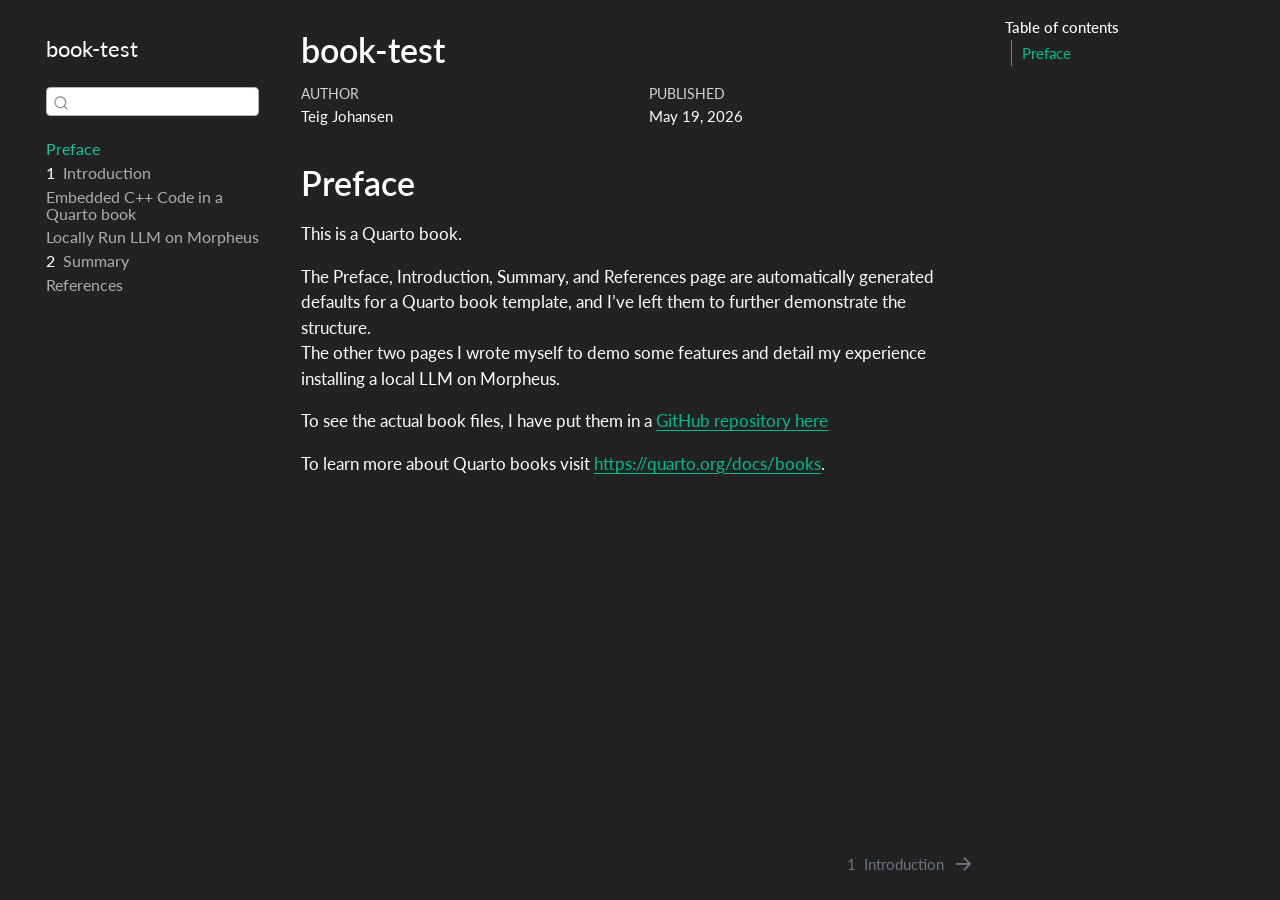
==== _book/index.html @ 4a48a552 "Initial book upload" ====
<!DOCTYPE html>
<html xmlns="http://www.w3.org/1999/xhtml" lang="en" xml:lang="en"><head>

<meta charset="utf-8">
<meta name="generator" content="quarto-1.9.37">

<meta name="viewport" content="width=device-width, initial-scale=1.0, user-scalable=yes">

<meta name="author" content="Teig Johansen">
<meta name="dcterms.date" content="2026-05-19">

<title>book-test</title>
<style>
/* Default styles provided by pandoc.
** See https://pandoc.org/MANUAL.html#variables-for-html for config info.
*/
code{white-space: pre-wrap;}
span.smallcaps{font-variant: small-caps;}
div.columns{display: flex; gap: min(4vw, 1.5em);}
div.column{flex: auto; overflow-x: auto;}
div.hanging-indent{margin-left: 1.5em; text-indent: -1.5em;}
ul.task-list{list-style: none;}
ul.task-list li input[type="checkbox"] {
  width: 0.8em;
  margin: 0 0.8em 0.2em -1em; /* quarto-specific, see https://github.com/quarto-dev/quarto-cli/issues/4556 */ 
  vertical-align: middle;
}
</style>


<script src="site_libs/quarto-nav/quarto-nav.js"></script>
<script src="site_libs/quarto-nav/headroom.min.js"></script>
<script src="site_libs/clipboard/clipboard.min.js"></script>
<script src="site_libs/quarto-search/autocomplete.umd.js"></script>
<script src="site_libs/quarto-search/fuse.min.js"></script>
<script src="site_libs/quarto-search/quarto-search.js"></script>
<meta name="quarto:offset" content="./">
<link href="./intro.html" rel="next">
<script src="site_libs/quarto-html/quarto.js" type="module"></script>
<script src="site_libs/quarto-html/tabsets/tabsets.js" type="module"></script>
<script src="site_libs/quarto-html/popper.min.js"></script>
<script src="site_libs/quarto-html/tippy.umd.min.js"></script>
<script src="site_libs/quarto-html/anchor.min.js"></script>
<link href="site_libs/quarto-html/tippy.css" rel="stylesheet">
<link href="site_libs/quarto-html/quarto-syntax-highlighting-dark-d0ae9245876894da5ac7e18953ecc5cc.css" rel="stylesheet" id="quarto-text-highlighting-styles">
<script src="site_libs/bootstrap/bootstrap.min.js"></script>
<link href="site_libs/bootstrap/bootstrap-icons.css" rel="stylesheet">
<link href="site_libs/bootstrap/bootstrap-ebbe2af21149f8b601cc8cccd0f7b055.min.css" rel="stylesheet" append-hash="true" id="quarto-bootstrap" data-mode="dark">
<script id="quarto-search-options" type="application/json">{
  "location": "sidebar",
  "copy-button": false,
  "collapse-after": 3,
  "panel-placement": "start",
  "type": "textbox",
  "limit": 50,
  "keyboard-shortcut": [
    "f",
    "/",
    "s"
  ],
  "show-item-context": false,
  "language": {
    "search-no-results-text": "No results",
    "search-matching-documents-text": "matching documents",
    "search-copy-link-title": "Copy link to search",
    "search-hide-matches-text": "Hide additional matches",
    "search-more-match-text": "more match in this document",
    "search-more-matches-text": "more matches in this document",
    "search-clear-button-title": "Clear",
    "search-text-placeholder": "",
    "search-detached-cancel-button-title": "Cancel",
    "search-submit-button-title": "Submit",
    "search-label": "Search"
  }
}</script>


</head>

<body class="nav-sidebar floating quarto-light">

<div id="quarto-search-results"></div>
  <header id="quarto-header" class="headroom fixed-top">
  <nav class="quarto-secondary-nav">
    <div class="container-fluid d-flex">
      <button type="button" class="quarto-btn-toggle btn" data-bs-toggle="collapse" role="button" data-bs-target=".quarto-sidebar-collapse-item" aria-controls="quarto-sidebar" aria-expanded="false" aria-label="Toggle sidebar navigation" onclick="if (window.quartoToggleHeadroom) { window.quartoToggleHeadroom(); }">
        <i class="bi bi-layout-text-sidebar-reverse"></i>
      </button>
        <nav class="quarto-page-breadcrumbs" aria-label="breadcrumb"><ol class="breadcrumb"><li class="breadcrumb-item"><a href="./index.html">Preface</a></li></ol></nav>
        <a class="flex-grow-1" role="navigation" data-bs-toggle="collapse" data-bs-target=".quarto-sidebar-collapse-item" aria-controls="quarto-sidebar" aria-expanded="false" aria-label="Toggle sidebar navigation" onclick="if (window.quartoToggleHeadroom) { window.quartoToggleHeadroom(); }">      
        </a>
      <button type="button" class="btn quarto-search-button" aria-label="Search" onclick="window.quartoOpenSearch();">
        <i class="bi bi-search"></i>
      </button>
    </div>
  </nav>
</header>
<!-- content -->
<div id="quarto-content" class="quarto-container page-columns page-rows-contents page-layout-article">
<!-- sidebar -->
  <nav id="quarto-sidebar" class="sidebar collapse collapse-horizontal quarto-sidebar-collapse-item sidebar-navigation floating overflow-auto">
    <div class="pt-lg-2 mt-2 text-left sidebar-header">
    <div class="sidebar-title mb-0 py-0">
      <a href="./">book-test</a> 
    </div>
      </div>
        <div class="mt-2 flex-shrink-0 align-items-center">
        <div class="sidebar-search">
        <div id="quarto-search" class="" title="Search"></div>
        </div>
        </div>
    <div class="sidebar-menu-container"> 
    <ul class="list-unstyled mt-1">
        <li class="sidebar-item">
  <div class="sidebar-item-container"> 
  <a href="./index.html" class="sidebar-item-text sidebar-link active">
 <span class="menu-text">Preface</span></a>
  </div>
</li>
        <li class="sidebar-item">
  <div class="sidebar-item-container"> 
  <a href="./intro.html" class="sidebar-item-text sidebar-link">
 <span class="menu-text"><span class="chapter-number">1</span>&nbsp; <span class="chapter-title">Introduction</span></span></a>
  </div>
</li>
        <li class="sidebar-item">
  <div class="sidebar-item-container"> 
  <a href="./embedded-cpp-demo.html" class="sidebar-item-text sidebar-link">
 <span class="menu-text">Embedded C++ Code in a Quarto book</span></a>
  </div>
</li>
        <li class="sidebar-item">
  <div class="sidebar-item-container"> 
  <a href="./local-llm-morpheus-install.html" class="sidebar-item-text sidebar-link">
 <span class="menu-text">Locally Run LLM on Morpheus</span></a>
  </div>
</li>
        <li class="sidebar-item">
  <div class="sidebar-item-container"> 
  <a href="./summary.html" class="sidebar-item-text sidebar-link">
 <span class="menu-text"><span class="chapter-number">2</span>&nbsp; <span class="chapter-title">Summary</span></span></a>
  </div>
</li>
        <li class="sidebar-item">
  <div class="sidebar-item-container"> 
  <a href="./references.html" class="sidebar-item-text sidebar-link">
 <span class="menu-text">References</span></a>
  </div>
</li>
    </ul>
    </div>
</nav>
<div id="quarto-sidebar-glass" class="quarto-sidebar-collapse-item" data-bs-toggle="collapse" data-bs-target=".quarto-sidebar-collapse-item"></div>
<!-- margin-sidebar -->
    <div id="quarto-margin-sidebar" class="sidebar margin-sidebar">
        <nav id="TOC" role="doc-toc" class="toc-active">
    <h2 id="toc-title">Table of contents</h2>
   
  <ul>
  <li><a href="#preface" id="toc-preface" class="nav-link active" data-scroll-target="#preface">Preface</a></li>
  </ul>
</nav>
    </div>
<!-- main -->
<main class="content" id="quarto-document-content">

<header id="title-block-header" class="quarto-title-block default">
<div class="quarto-title">
<h1 class="title">book-test</h1>
</div>



<div class="quarto-title-meta">

    <div>
    <div class="quarto-title-meta-heading">Author</div>
    <div class="quarto-title-meta-contents">
             <p>Teig Johansen </p>
          </div>
  </div>
    
    <div>
    <div class="quarto-title-meta-heading">Published</div>
    <div class="quarto-title-meta-contents">
      <p class="date">May 19, 2026</p>
    </div>
  </div>
  
    
  </div>
  


</header>


<section id="preface" class="level1 unnumbered">
<h1 class="unnumbered">Preface</h1>
<p>This is a Quarto book.</p>
<p>The Preface, Introduction, Summary, and References page are automatically generated defaults for a Quarto book template, and I’ve left them to further demonstrate the structure.<br>
The other two pages I wrote myself to demo some features and detail my experience installing a local LLM on Morpheus.</p>
<p>To see the actual book files, I have put them in a <a href="https://github.com/teigJ/quarto-book-demo.git">GitHub repository here</a></p>
<p>To learn more about Quarto books visit <a href="https://quarto.org/docs/books" class="uri">https://quarto.org/docs/books</a>.</p>


</section>

</main> <!-- /main -->
<script id="quarto-html-after-body" type="application/javascript">
  window.document.addEventListener("DOMContentLoaded", function (event) {
    const icon = "";
    const anchorJS = new window.AnchorJS();
    anchorJS.options = {
      placement: 'right',
      icon: icon
    };
    anchorJS.add('.anchored');
    const isCodeAnnotation = (el) => {
      for (const clz of el.classList) {
        if (clz.startsWith('code-annotation-')) {                     
          return true;
        }
      }
      return false;
    }
    const onCopySuccess = function(e) {
      // button target
      const button = e.trigger;
      // don't keep focus
      button.blur();
      // flash "checked"
      button.classList.add('code-copy-button-checked');
      var currentTitle = button.getAttribute("title");
      button.setAttribute("title", "Copied!");
      let tooltip;
      if (window.bootstrap) {
        button.setAttribute("data-bs-toggle", "tooltip");
        button.setAttribute("data-bs-placement", "left");
        button.setAttribute("data-bs-title", "Copied!");
        tooltip = new bootstrap.Tooltip(button, 
          { trigger: "manual", 
            customClass: "code-copy-button-tooltip",
            offset: [0, -8]});
        tooltip.show();    
      }
      setTimeout(function() {
        if (tooltip) {
          tooltip.hide();
          button.removeAttribute("data-bs-title");
          button.removeAttribute("data-bs-toggle");
          button.removeAttribute("data-bs-placement");
        }
        button.setAttribute("title", currentTitle);
        button.classList.remove('code-copy-button-checked');
      }, 1000);
      // clear code selection
      e.clearSelection();
    }
    const getTextToCopy = function(trigger) {
      const outerScaffold = trigger.parentElement.cloneNode(true);
      const codeEl = outerScaffold.querySelector('code');
      for (const childEl of codeEl.children) {
        if (isCodeAnnotation(childEl)) {
          childEl.remove();
        }
      }
      return codeEl.innerText;
    }
    const clipboard = new window.ClipboardJS('.code-copy-button:not([data-in-quarto-modal])', {
      text: getTextToCopy
    });
    clipboard.on('success', onCopySuccess);
    if (window.document.getElementById('quarto-embedded-source-code-modal')) {
      const clipboardModal = new window.ClipboardJS('.code-copy-button[data-in-quarto-modal]', {
        text: getTextToCopy,
        container: window.document.getElementById('quarto-embedded-source-code-modal')
      });
      clipboardModal.on('success', onCopySuccess);
    }
      var localhostRegex = new RegExp(/^(?:http|https):\/\/localhost\:?[0-9]*\//);
      var mailtoRegex = new RegExp(/^mailto:/);
        var filterRegex = new RegExp('/' + window.location.host + '/');
      var isInternal = (href) => {
          return filterRegex.test(href) || localhostRegex.test(href) || mailtoRegex.test(href);
      }
      // Inspect non-navigation links and adorn them if external
     var links = window.document.querySelectorAll('a[href]:not(.nav-link):not(.navbar-brand):not(.toc-action):not(.sidebar-link):not(.sidebar-item-toggle):not(.pagination-link):not(.no-external):not([aria-hidden]):not(.dropdown-item):not(.quarto-navigation-tool):not(.about-link)');
      for (var i=0; i<links.length; i++) {
        const link = links[i];
        if (!isInternal(link.href)) {
          // undo the damage that might have been done by quarto-nav.js in the case of
          // links that we want to consider external
          if (link.dataset.originalHref !== undefined) {
            link.href = link.dataset.originalHref;
          }
        }
      }
    function tippyHover(el, contentFn, onTriggerFn, onUntriggerFn) {
      const config = {
        allowHTML: true,
        maxWidth: 500,
        delay: 100,
        arrow: false,
        appendTo: function(el) {
            return el.parentElement;
        },
        interactive: true,
        interactiveBorder: 10,
        theme: 'quarto',
        placement: 'bottom-start',
      };
      if (contentFn) {
        config.content = contentFn;
      }
      if (onTriggerFn) {
        config.onTrigger = onTriggerFn;
      }
      if (onUntriggerFn) {
        config.onUntrigger = onUntriggerFn;
      }
      window.tippy(el, config); 
    }
    const noterefs = window.document.querySelectorAll('a[role="doc-noteref"]');
    for (var i=0; i<noterefs.length; i++) {
      const ref = noterefs[i];
      tippyHover(ref, function() {
        // use id or data attribute instead here
        let href = ref.getAttribute('data-footnote-href') || ref.getAttribute('href');
        try { href = new URL(href).hash; } catch {}
        const id = href.replace(/^#\/?/, "");
        const note = window.document.getElementById(id);
        if (note) {
          return note.innerHTML;
        } else {
          return "";
        }
      });
    }
    const xrefs = window.document.querySelectorAll('a.quarto-xref');
    const processXRef = (id, note) => {
      // Strip column container classes
      const stripColumnClz = (el) => {
        el.classList.remove("page-full", "page-columns");
        if (el.children) {
          for (const child of el.children) {
            stripColumnClz(child);
          }
        }
      }
      stripColumnClz(note)
      if (id === null || id.startsWith('sec-')) {
        // Special case sections, only their first couple elements
        const container = document.createElement("div");
        if (note.children && note.children.length > 2) {
          container.appendChild(note.children[0].cloneNode(true));
          for (let i = 1; i < note.children.length; i++) {
            const child = note.children[i];
            if (child.tagName === "P" && child.innerText === "") {
              continue;
            } else {
              container.appendChild(child.cloneNode(true));
              break;
            }
          }
          if (window.Quarto?.typesetMath) {
            window.Quarto.typesetMath(container);
          }
          return container.innerHTML
        } else {
          if (window.Quarto?.typesetMath) {
            window.Quarto.typesetMath(note);
          }
          return note.innerHTML;
        }
      } else {
        // Remove any anchor links if they are present
        const anchorLink = note.querySelector('a.anchorjs-link');
        if (anchorLink) {
          anchorLink.remove();
        }
        if (window.Quarto?.typesetMath) {
          window.Quarto.typesetMath(note);
        }
        if (note.classList.contains("callout")) {
          return note.outerHTML;
        } else {
          return note.innerHTML;
        }
      }
    }
    for (var i=0; i<xrefs.length; i++) {
      const xref = xrefs[i];
      tippyHover(xref, undefined, function(instance) {
        instance.disable();
        let url = xref.getAttribute('href');
        let hash = undefined; 
        if (url.startsWith('#')) {
          hash = url;
        } else {
          try { hash = new URL(url).hash; } catch {}
        }
        if (hash) {
          const id = hash.replace(/^#\/?/, "");
          const note = window.document.getElementById(id);
          if (note !== null) {
            try {
              const html = processXRef(id, note.cloneNode(true));
              instance.setContent(html);
            } finally {
              instance.enable();
              instance.show();
            }
          } else {
            // See if we can fetch this
            fetch(url.split('#')[0])
            .then(res => res.text())
            .then(html => {
              const parser = new DOMParser();
              const htmlDoc = parser.parseFromString(html, "text/html");
              const note = htmlDoc.getElementById(id);
              if (note !== null) {
                const html = processXRef(id, note);
                instance.setContent(html);
              } 
            }).finally(() => {
              instance.enable();
              instance.show();
            });
          }
        } else {
          // See if we can fetch a full url (with no hash to target)
          // This is a special case and we should probably do some content thinning / targeting
          fetch(url)
          .then(res => res.text())
          .then(html => {
            const parser = new DOMParser();
            const htmlDoc = parser.parseFromString(html, "text/html");
            const note = htmlDoc.querySelector('main.content');
            if (note !== null) {
              // This should only happen for chapter cross references
              // (since there is no id in the URL)
              // remove the first header
              if (note.children.length > 0 && note.children[0].tagName === "HEADER") {
                note.children[0].remove();
              }
              const html = processXRef(null, note);
              instance.setContent(html);
            } 
          }).finally(() => {
            instance.enable();
            instance.show();
          });
        }
      }, function(instance) {
      });
    }
        let selectedAnnoteEl;
        const selectorForAnnotation = ( cell, annotation) => {
          let cellAttr = 'data-code-cell="' + cell + '"';
          let lineAttr = 'data-code-annotation="' +  annotation + '"';
          const selector = 'span[' + cellAttr + '][' + lineAttr + ']';
          return selector;
        }
        const selectCodeLines = (annoteEl) => {
          const doc = window.document;
          const targetCell = annoteEl.getAttribute("data-target-cell");
          const targetAnnotation = annoteEl.getAttribute("data-target-annotation");
          const annoteSpan = window.document.querySelector(selectorForAnnotation(targetCell, targetAnnotation));
          const lines = annoteSpan.getAttribute("data-code-lines").split(",");
          const lineIds = lines.map((line) => {
            return targetCell + "-" + line;
          })
          let top = null;
          let height = null;
          let parent = null;
          if (lineIds.length > 0) {
              //compute the position of the single el (top and bottom and make a div)
              const el = window.document.getElementById(lineIds[0]);
              top = el.offsetTop;
              height = el.offsetHeight;
              parent = el.parentElement.parentElement;
            if (lineIds.length > 1) {
              const lastEl = window.document.getElementById(lineIds[lineIds.length - 1]);
              const bottom = lastEl.offsetTop + lastEl.offsetHeight;
              height = bottom - top;
            }
            if (top !== null && height !== null && parent !== null) {
              // cook up a div (if necessary) and position it 
              let div = window.document.getElementById("code-annotation-line-highlight");
              if (div === null) {
                div = window.document.createElement("div");
                div.setAttribute("id", "code-annotation-line-highlight");
                div.style.position = 'absolute';
                parent.appendChild(div);
              }
              div.style.top = top - 2 + "px";
              div.style.height = height + 4 + "px";
              div.style.left = 0;
              let gutterDiv = window.document.getElementById("code-annotation-line-highlight-gutter");
              if (gutterDiv === null) {
                gutterDiv = window.document.createElement("div");
                gutterDiv.setAttribute("id", "code-annotation-line-highlight-gutter");
                gutterDiv.style.position = 'absolute';
                const codeCell = window.document.getElementById(targetCell);
                const gutter = codeCell.querySelector('.code-annotation-gutter');
                gutter.appendChild(gutterDiv);
              }
              gutterDiv.style.top = top - 2 + "px";
              gutterDiv.style.height = height + 4 + "px";
            }
            selectedAnnoteEl = annoteEl;
          }
        };
        const unselectCodeLines = () => {
          const elementsIds = ["code-annotation-line-highlight", "code-annotation-line-highlight-gutter"];
          elementsIds.forEach((elId) => {
            const div = window.document.getElementById(elId);
            if (div) {
              div.remove();
            }
          });
          selectedAnnoteEl = undefined;
        };
          // Handle positioning of the toggle
      window.addEventListener(
        "resize",
        throttle(() => {
          elRect = undefined;
          if (selectedAnnoteEl) {
            selectCodeLines(selectedAnnoteEl);
          }
        }, 10)
      );
      function throttle(fn, ms) {
      let throttle = false;
      let timer;
        return (...args) => {
          if(!throttle) { // first call gets through
              fn.apply(this, args);
              throttle = true;
          } else { // all the others get throttled
              if(timer) clearTimeout(timer); // cancel #2
              timer = setTimeout(() => {
                fn.apply(this, args);
                timer = throttle = false;
              }, ms);
          }
        };
      }
        // Attach click handler to the DT
        const annoteDls = window.document.querySelectorAll('dt[data-target-cell]');
        for (const annoteDlNode of annoteDls) {
          annoteDlNode.addEventListener('click', (event) => {
            const clickedEl = event.target;
            if (clickedEl !== selectedAnnoteEl) {
              unselectCodeLines();
              const activeEl = window.document.querySelector('dt[data-target-cell].code-annotation-active');
              if (activeEl) {
                activeEl.classList.remove('code-annotation-active');
              }
              selectCodeLines(clickedEl);
              clickedEl.classList.add('code-annotation-active');
            } else {
              // Unselect the line
              unselectCodeLines();
              clickedEl.classList.remove('code-annotation-active');
            }
          });
        }
    const findCites = (el) => {
      const parentEl = el.parentElement;
      if (parentEl) {
        const cites = parentEl.dataset.cites;
        if (cites) {
          return {
            el,
            cites: cites.split(' ')
          };
        } else {
          return findCites(el.parentElement)
        }
      } else {
        return undefined;
      }
    };
    var bibliorefs = window.document.querySelectorAll('a[role="doc-biblioref"]');
    for (var i=0; i<bibliorefs.length; i++) {
      const ref = bibliorefs[i];
      const citeInfo = findCites(ref);
      if (citeInfo) {
        tippyHover(citeInfo.el, function() {
          var popup = window.document.createElement('div');
          citeInfo.cites.forEach(function(cite) {
            var citeDiv = window.document.createElement('div');
            citeDiv.classList.add('hanging-indent');
            citeDiv.classList.add('csl-entry');
            var biblioDiv = window.document.getElementById('ref-' + cite);
            if (biblioDiv) {
              citeDiv.innerHTML = biblioDiv.innerHTML;
            }
            popup.appendChild(citeDiv);
          });
          return popup.innerHTML;
        });
      }
    }
  });
  </script>
<nav class="page-navigation">
  <div class="nav-page nav-page-previous">
  </div>
  <div class="nav-page nav-page-next">
      <a href="./intro.html" class="pagination-link" aria-label="Introduction">
        <span class="nav-page-text"><span class="chapter-number">1</span>&nbsp; <span class="chapter-title">Introduction</span></span> <i class="bi bi-arrow-right-short"></i>
      </a>
  </div>
</nav>
</div> <!-- /content -->




</body></html>
---- _book/site_libs/quarto-html/tippy.css ----
.tippy-box[data-animation=fade][data-state=hidden]{opacity:0}[data-tippy-root]{max-width:calc(100vw - 10px)}.tippy-box{position:relative;background-color:#333;color:#fff;border-radius:4px;font-size:14px;line-height:1.4;white-space:normal;outline:0;transition-property:transform,visibility,opacity}.tippy-box[data-placement^=top]>.tippy-arrow{bottom:0}.tippy-box[data-placement^=top]>.tippy-arrow:before{bottom:-7px;left:0;border-width:8px 8px 0;border-top-color:initial;transform-origin:center top}.tippy-box[data-placement^=bottom]>.tippy-arrow{top:0}.tippy-box[data-placement^=bottom]>.tippy-arrow:before{top:-7px;left:0;border-width:0 8px 8px;border-bottom-color:initial;transform-origin:center bottom}.tippy-box[data-placement^=left]>.tippy-arrow{right:0}.tippy-box[data-placement^=left]>.tippy-arrow:before{border-width:8px 0 8px 8px;border-left-color:initial;right:-7px;transform-origin:center left}.tippy-box[data-placement^=right]>.tippy-arrow{left:0}.tippy-box[data-placement^=right]>.tippy-arrow:before{left:-7px;border-width:8px 8px 8px 0;border-right-color:initial;transform-origin:center right}.tippy-box[data-inertia][data-state=visible]{transition-timing-function:cubic-bezier(.54,1.5,.38,1.11)}.tippy-arrow{width:16px;height:16px;color:#333}.tippy-arrow:before{content:"";position:absolute;border-color:transparent;border-style:solid}.tippy-content{position:relative;padding:5px 9px;z-index:1}
---- _book/site_libs/quarto-html/quarto-syntax-highlighting-dark-d0ae9245876894da5ac7e18953ecc5cc.css ----
/* quarto syntax highlight colors */
:root {
  --quarto-hl-al-color: #f07178;
  --quarto-hl-an-color: #d4d0ab;
  --quarto-hl-at-color: #00e0e0;
  --quarto-hl-bn-color: #d4d0ab;
  --quarto-hl-bu-color: #abe338;
  --quarto-hl-ch-color: #abe338;
  --quarto-hl-co-color: #f8f8f2;
  --quarto-hl-cv-color: #ffd700;
  --quarto-hl-cn-color: #ffd700;
  --quarto-hl-cf-color: #ffa07a;
  --quarto-hl-dt-color: #ffa07a;
  --quarto-hl-dv-color: #d4d0ab;
  --quarto-hl-do-color: #f8f8f2;
  --quarto-hl-er-color: #f07178;
  --quarto-hl-ex-color: #00e0e0;
  --quarto-hl-fl-color: #d4d0ab;
  --quarto-hl-fu-color: #ffa07a;
  --quarto-hl-im-color: #abe338;
  --quarto-hl-in-color: #d4d0ab;
  --quarto-hl-kw-color: #ffa07a;
  --quarto-hl-op-color: #ffa07a;
  --quarto-hl-ot-color: #00e0e0;
  --quarto-hl-pp-color: #dcc6e0;
  --quarto-hl-re-color: #00e0e0;
  --quarto-hl-sc-color: #abe338;
  --quarto-hl-ss-color: #abe338;
  --quarto-hl-st-color: #abe338;
  --quarto-hl-va-color: #00e0e0;
  --quarto-hl-vs-color: #abe338;
  --quarto-hl-wa-color: #dcc6e0;
}

/* other quarto variables */
:root {
  --quarto-font-monospace: SFMono-Regular, Menlo, Monaco, Consolas, "Liberation Mono", "Courier New", monospace;
}

/* syntax highlight based on Pandoc's rules */
pre > code.sourceCode > span {
  color: #f8f8f2;
}

code.sourceCode > span {
  color: #f8f8f2;
}

div.sourceCode,
div.sourceCode pre.sourceCode {
  color: #f8f8f2;
}

/* Normal */
code span {
  color: #f8f8f2;
}

/* Alert */
code span.al {
  color: #f07178;
}

/* Annotation */
code span.an {
  color: #d4d0ab;
}

/* Attribute */
code span.at {
  color: #00e0e0;
}

/* BaseN */
code span.bn {
  color: #d4d0ab;
}

/* BuiltIn */
code span.bu {
  color: #abe338;
}

/* ControlFlow */
code span.cf {
  font-weight: bold;
  color: #ffa07a;
}

/* Char */
code span.ch {
  color: #abe338;
}

/* Constant */
code span.cn {
  color: #ffd700;
}

/* Comment */
code span.co {
  font-style: italic;
  color: #f8f8f2;
}

/* CommentVar */
code span.cv {
  color: #ffd700;
}

/* Documentation */
code span.do {
  color: #f8f8f2;
}

/* DataType */
code span.dt {
  color: #ffa07a;
}

/* DecVal */
code span.dv {
  color: #d4d0ab;
}

/* Error */
code span.er {
  color: #f07178;
  text-decoration: underline;
}

/* Extension */
code span.ex {
  font-weight: bold;
  color: #00e0e0;
}

/* Float */
code span.fl {
  color: #d4d0ab;
}

/* Function */
code span.fu {
  color: #ffa07a;
}

/* Import */
code span.im {
  color: #abe338;
}

/* Information */
code span.in {
  color: #d4d0ab;
}

/* Keyword */
code span.kw {
  font-weight: bold;
  color: #ffa07a;
}

/* Operator */
code span.op {
  color: #ffa07a;
}

/* Other */
code span.ot {
  color: #00e0e0;
}

/* Preprocessor */
code span.pp {
  color: #dcc6e0;
}

/* RegionMarker */
code span.re {
  background-color: #f8f8f2;
  color: #00e0e0;
}

/* SpecialChar */
code span.sc {
  color: #abe338;
}

/* SpecialString */
code span.ss {
  color: #abe338;
}

/* String */
code span.st {
  color: #abe338;
}

/* Variable */
code span.va {
  color: #00e0e0;
}

/* VerbatimString */
code span.vs {
  color: #abe338;
}

/* Warning */
code span.wa {
  color: #dcc6e0;
}

.prevent-inlining {
  content: "</";
}

/*# sourceMappingURL=e2dac9153eaf3c552d5043f9565d03d7.css.map */
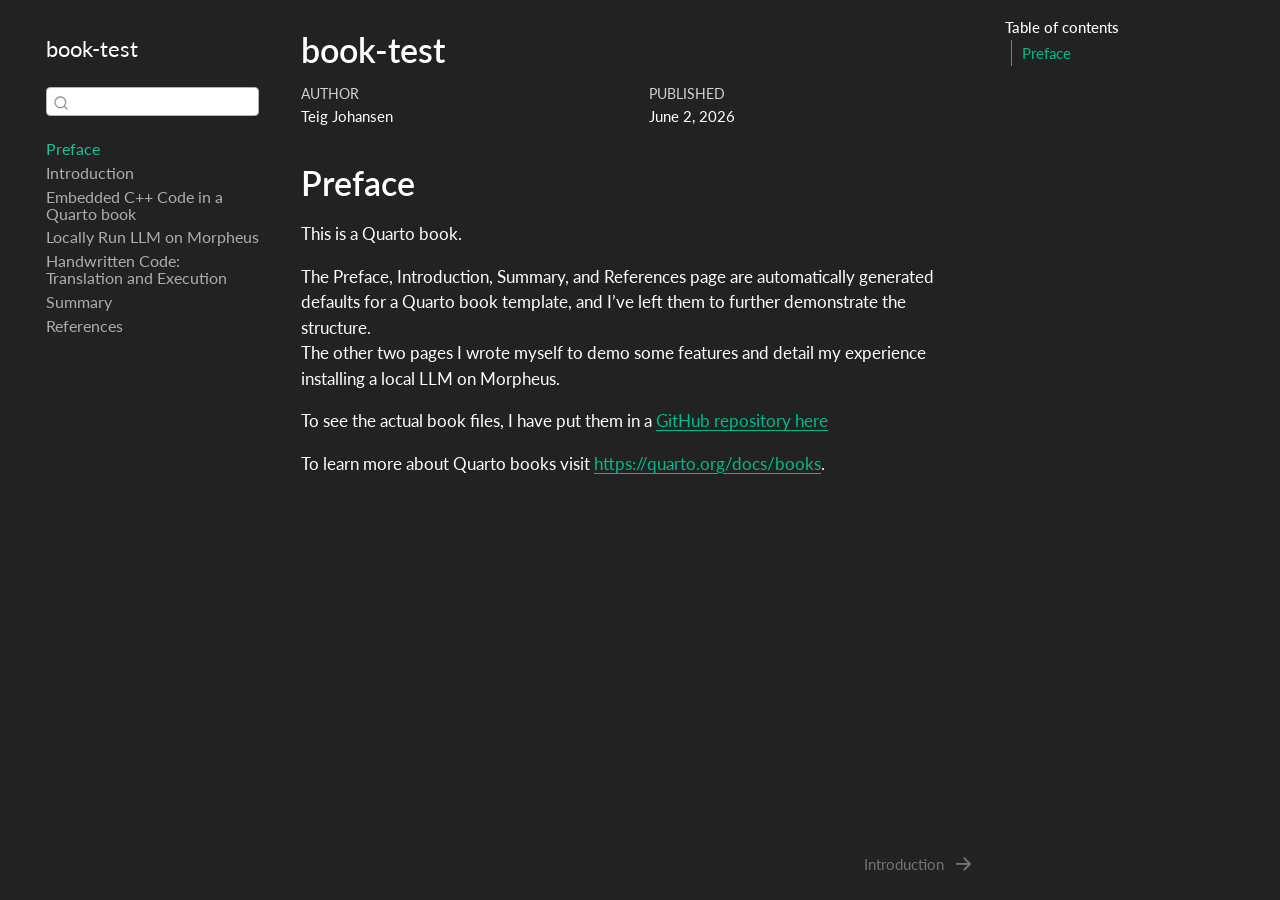
==== commit 76ac6c30: "Add new page and polish many different areas" ====
--- a/_book/index.html
+++ b/_book/index.html
@@ -7,7 +7,7 @@
 <meta name="viewport" content="width=device-width, initial-scale=1.0, user-scalable=yes">
 
 <meta name="author" content="Teig Johansen">
-<meta name="dcterms.date" content="2026-05-19">
+<meta name="dcterms.date" content="2026-06-02">
 
 <title>book-test</title>
 <style>
@@ -120,7 +120,7 @@
         <li class="sidebar-item">
   <div class="sidebar-item-container"> 
   <a href="./intro.html" class="sidebar-item-text sidebar-link">
- <span class="menu-text"><span class="chapter-number">1</span>&nbsp; <span class="chapter-title">Introduction</span></span></a>
+ <span class="menu-text">Introduction</span></a>
   </div>
 </li>
         <li class="sidebar-item">
@@ -137,8 +137,14 @@
 </li>
         <li class="sidebar-item">
   <div class="sidebar-item-container"> 
+  <a href="./handwriting-to-code.html" class="sidebar-item-text sidebar-link">
+ <span class="menu-text">Handwritten Code: Translation and Execution</span></a>
+  </div>
+</li>
+        <li class="sidebar-item">
+  <div class="sidebar-item-container"> 
   <a href="./summary.html" class="sidebar-item-text sidebar-link">
- <span class="menu-text"><span class="chapter-number">2</span>&nbsp; <span class="chapter-title">Summary</span></span></a>
+ <span class="menu-text">Summary</span></a>
   </div>
 </li>
         <li class="sidebar-item">
@@ -183,7 +189,7 @@
     <div>
     <div class="quarto-title-meta-heading">Published</div>
     <div class="quarto-title-meta-contents">
-      <p class="date">May 19, 2026</p>
+      <p class="date">June 2, 2026</p>
     </div>
   </div>
   
@@ -612,7 +618,7 @@
   </div>
   <div class="nav-page nav-page-next">
       <a href="./intro.html" class="pagination-link" aria-label="Introduction">
-        <span class="nav-page-text"><span class="chapter-number">1</span>&nbsp; <span class="chapter-title">Introduction</span></span> <i class="bi bi-arrow-right-short"></i>
+        <span class="nav-page-text">Introduction</span> <i class="bi bi-arrow-right-short"></i>
       </a>
   </div>
 </nav>
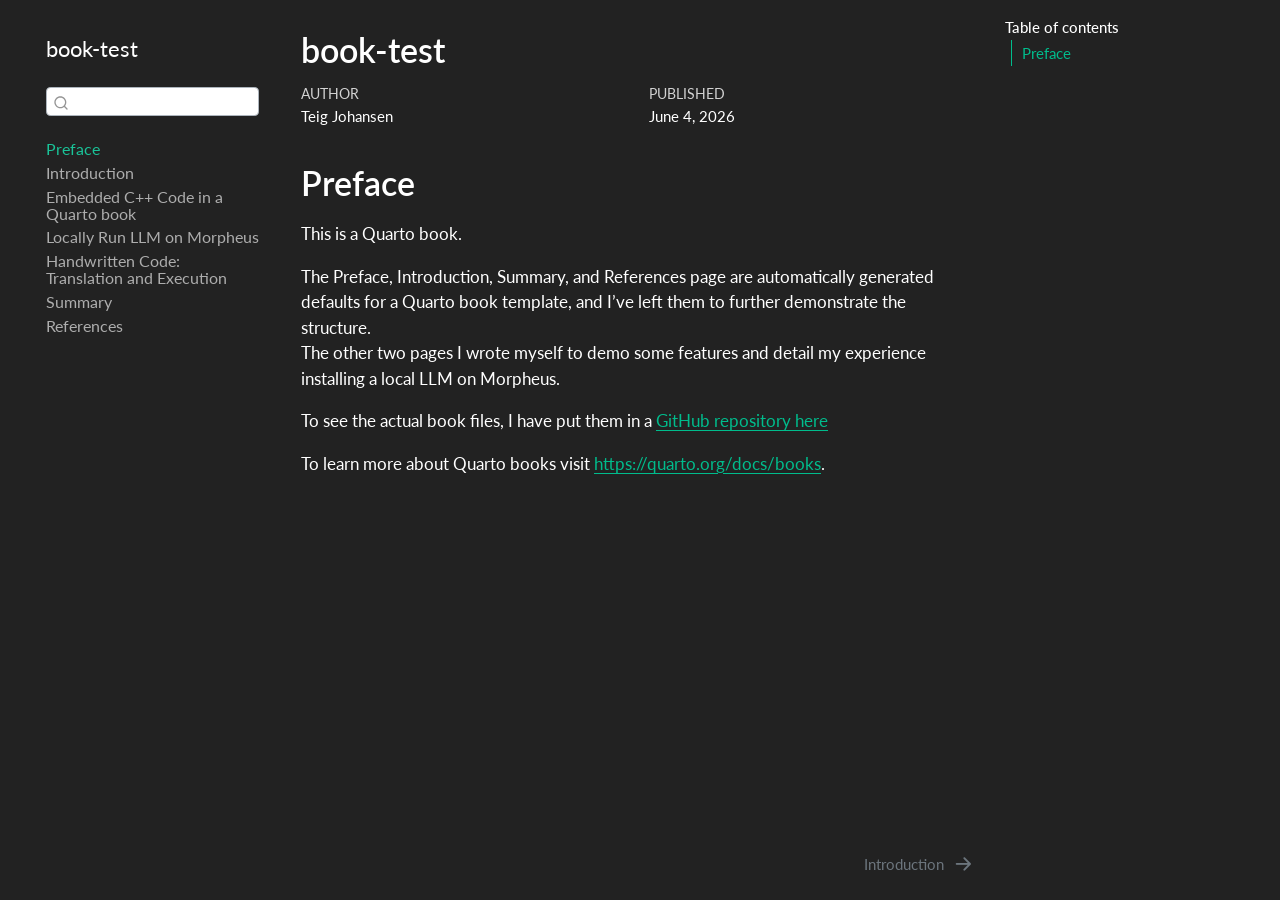
==== commit ee1fef7f: "Add image embeds to doc" ====
--- a/_book/index.html
+++ b/_book/index.html
@@ -7,7 +7,7 @@
 <meta name="viewport" content="width=device-width, initial-scale=1.0, user-scalable=yes">
 
 <meta name="author" content="Teig Johansen">
-<meta name="dcterms.date" content="2026-06-02">
+<meta name="dcterms.date" content="2026-06-04">
 
 <title>book-test</title>
 <style>
@@ -189,7 +189,7 @@
     <div>
     <div class="quarto-title-meta-heading">Published</div>
     <div class="quarto-title-meta-contents">
-      <p class="date">June 2, 2026</p>
+      <p class="date">June 4, 2026</p>
     </div>
   </div>
   
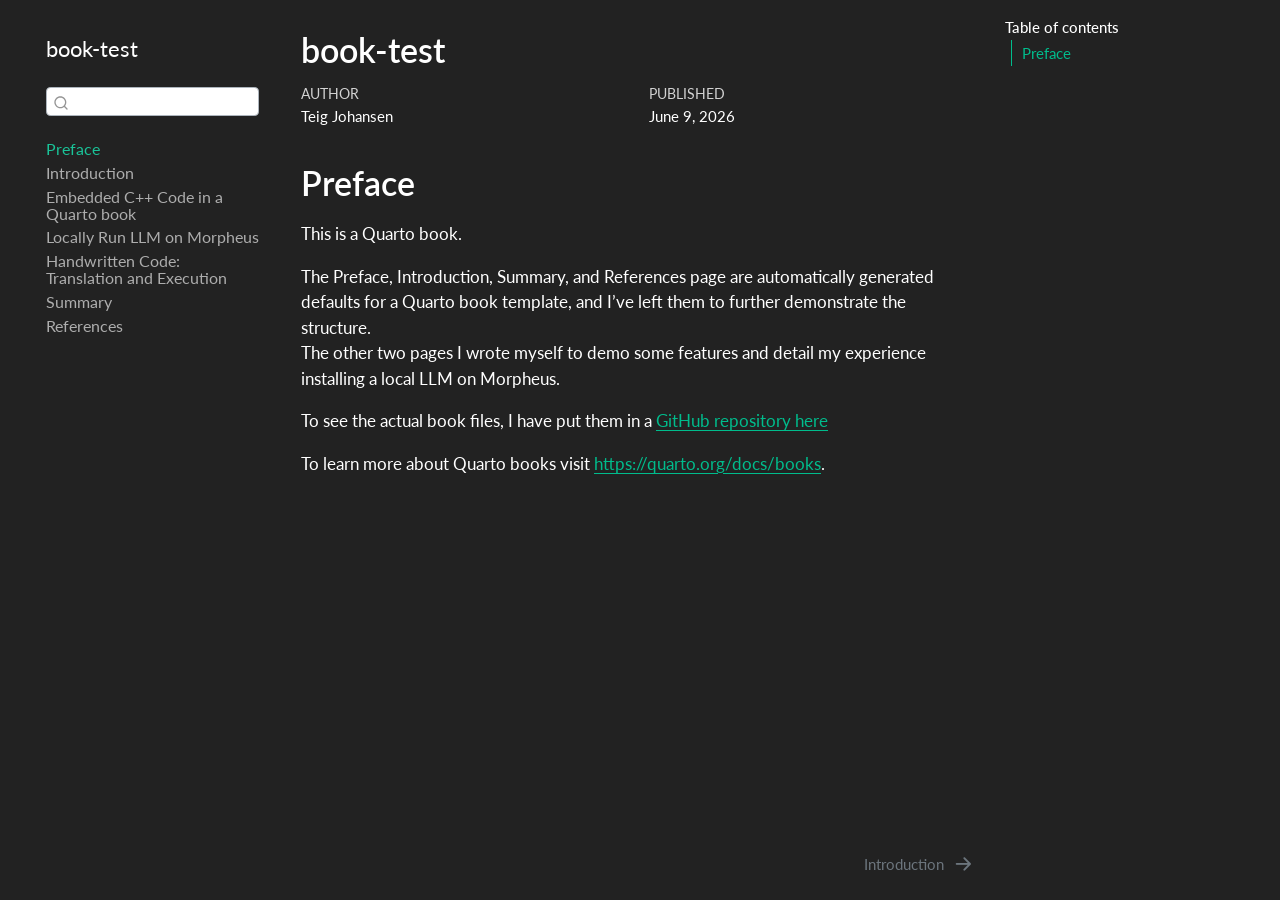
==== commit 24f7347a: "Added frontend info, attempt lightbox fix" ====
--- a/_book/index.html
+++ b/_book/index.html
@@ -7,7 +7,7 @@
 <meta name="viewport" content="width=device-width, initial-scale=1.0, user-scalable=yes">
 
 <meta name="author" content="Teig Johansen">
-<meta name="dcterms.date" content="2026-06-04">
+<meta name="dcterms.date" content="2026-06-09">
 
 <title>book-test</title>
 <style>
@@ -189,7 +189,7 @@
     <div>
     <div class="quarto-title-meta-heading">Published</div>
     <div class="quarto-title-meta-contents">
-      <p class="date">June 4, 2026</p>
+      <p class="date">June 9, 2026</p>
     </div>
   </div>
   
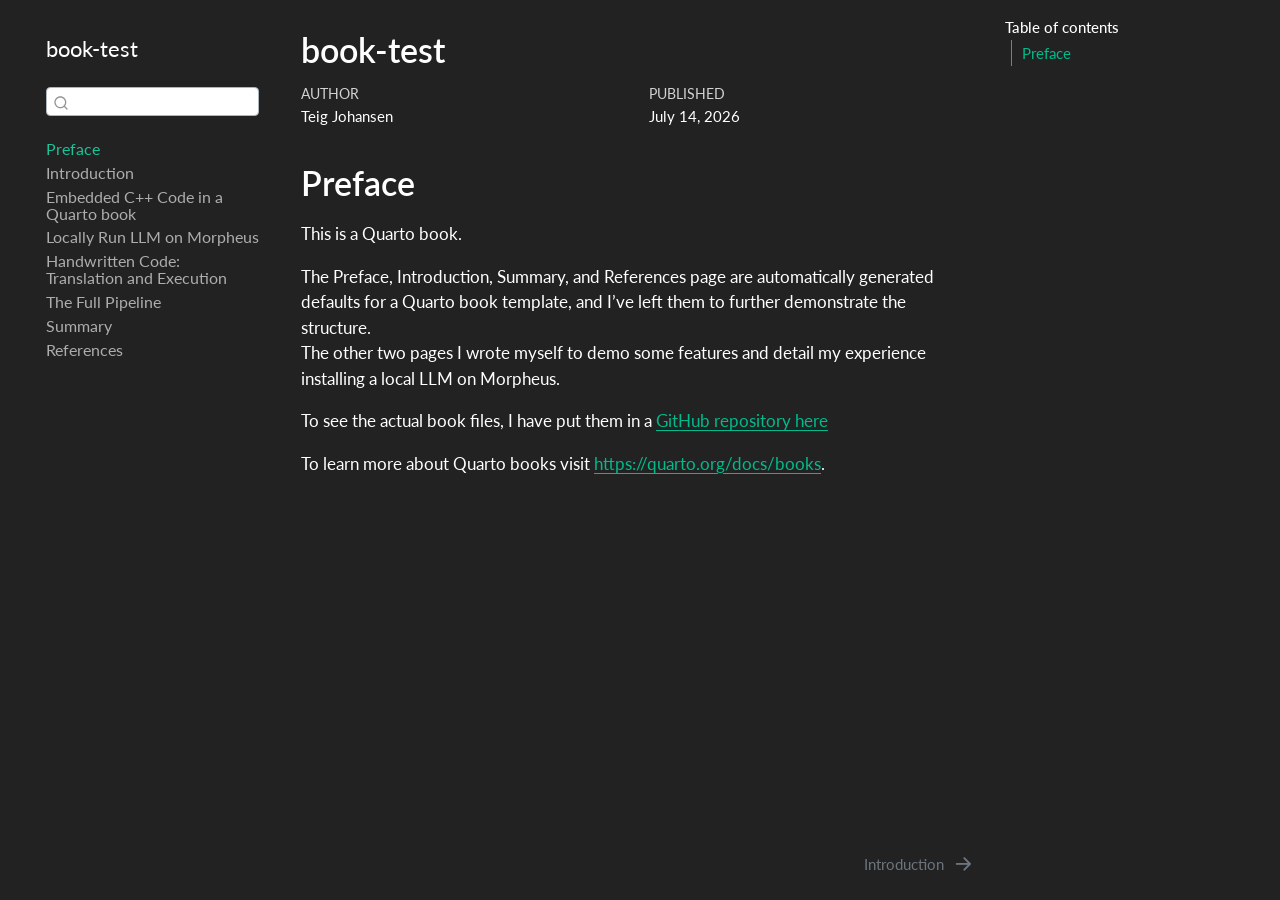
==== commit cc0139c8: "Add Handwritten Code Pipeline page" ====
--- a/_book/index.html
+++ b/_book/index.html
@@ -7,7 +7,7 @@
 <meta name="viewport" content="width=device-width, initial-scale=1.0, user-scalable=yes">
 
 <meta name="author" content="Teig Johansen">
-<meta name="dcterms.date" content="2026-06-09">
+<meta name="dcterms.date" content="2026-07-14">
 
 <title>book-test</title>
 <style>
@@ -143,6 +143,12 @@
 </li>
         <li class="sidebar-item">
   <div class="sidebar-item-container"> 
+  <a href="./handwritten-code-pipeline.html" class="sidebar-item-text sidebar-link">
+ <span class="menu-text">The Full Pipeline</span></a>
+  </div>
+</li>
+        <li class="sidebar-item">
+  <div class="sidebar-item-container"> 
   <a href="./summary.html" class="sidebar-item-text sidebar-link">
  <span class="menu-text">Summary</span></a>
   </div>
@@ -189,7 +195,7 @@
     <div>
     <div class="quarto-title-meta-heading">Published</div>
     <div class="quarto-title-meta-contents">
-      <p class="date">June 9, 2026</p>
+      <p class="date">July 14, 2026</p>
     </div>
   </div>
   
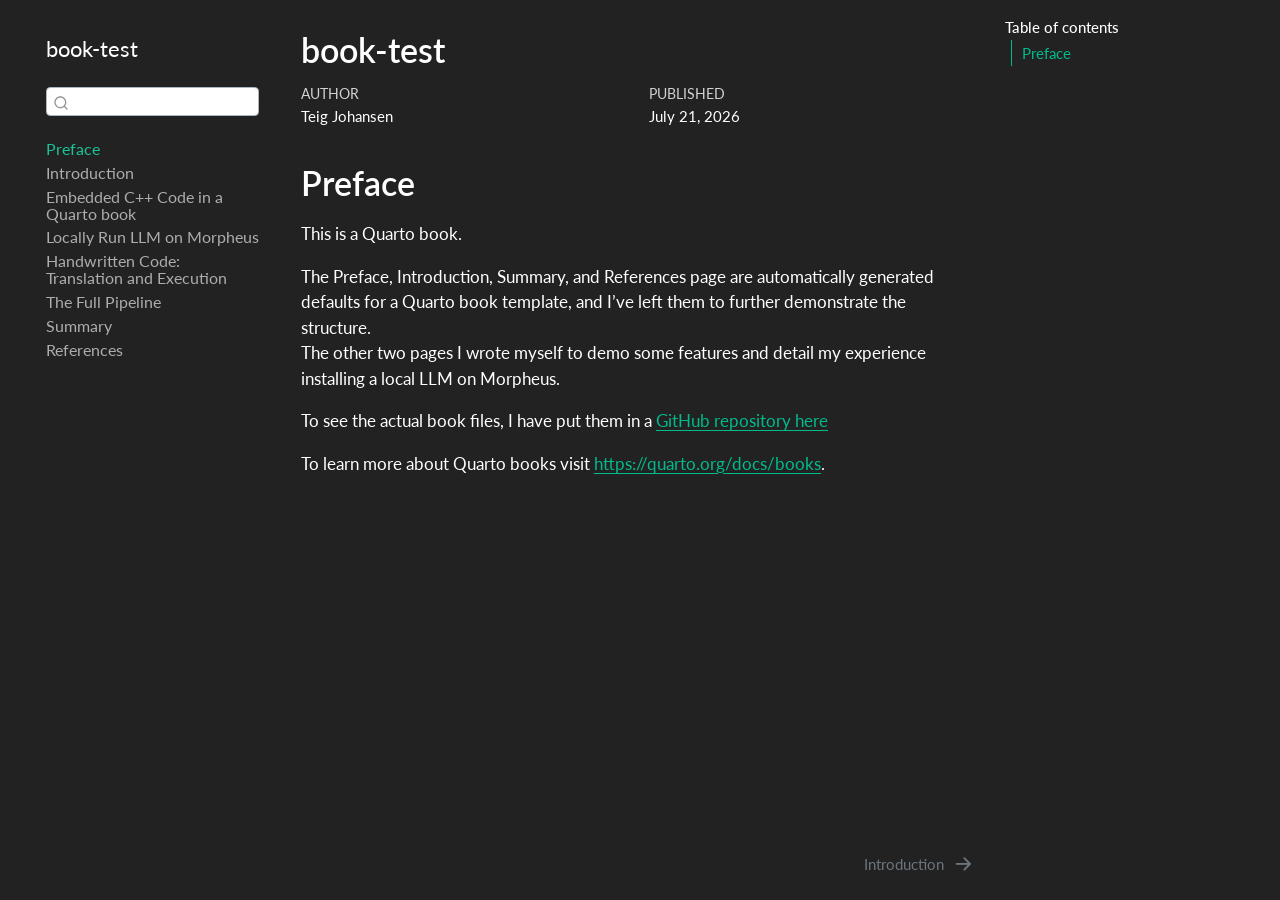
==== commit 16a36316: "Add image set tests and takeaway" ====
--- a/_book/index.html
+++ b/_book/index.html
@@ -7,7 +7,7 @@
 <meta name="viewport" content="width=device-width, initial-scale=1.0, user-scalable=yes">
 
 <meta name="author" content="Teig Johansen">
-<meta name="dcterms.date" content="2026-07-14">
+<meta name="dcterms.date" content="2026-07-21">
 
 <title>book-test</title>
 <style>
@@ -195,7 +195,7 @@
     <div>
     <div class="quarto-title-meta-heading">Published</div>
     <div class="quarto-title-meta-contents">
-      <p class="date">July 14, 2026</p>
+      <p class="date">July 21, 2026</p>
     </div>
   </div>
   
